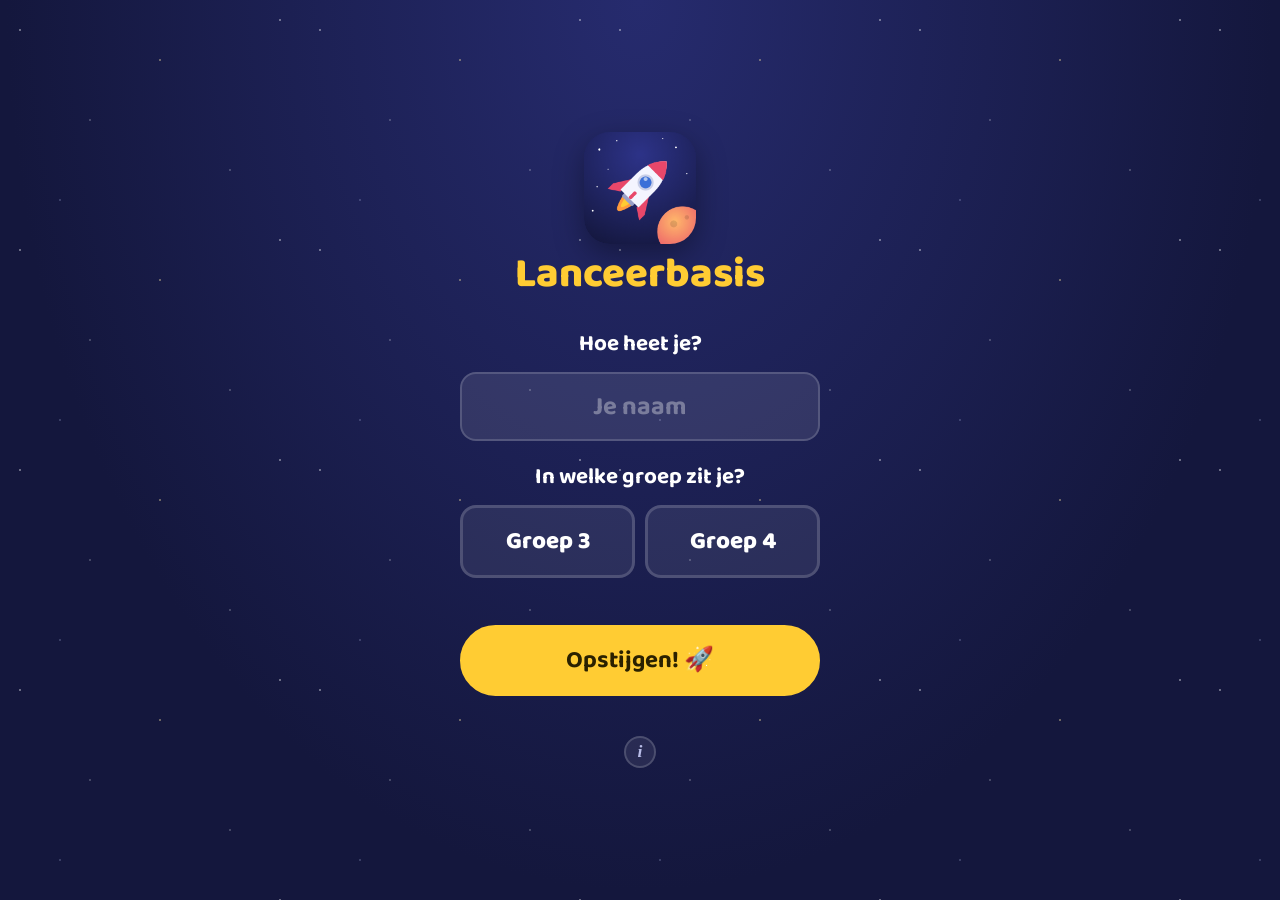
==== index.html @ debff03d "Lanceerbasis met Rekenraket en gedeelde basis Landingspagina met naam- en groepkeuze en kaarten naar" ====
<!doctype html>
<html lang="nl">
<head>
  <meta charset="utf-8">
  <meta name="viewport" content="width=device-width, initial-scale=1, viewport-fit=cover">
  <meta name="theme-color" content="#14173d">
  <meta name="description" content="Lanceerbasis: oefen rekenen, taal en lezen voor groep 3 en 4.">
  <title>Lanceerbasis</title>
  <link rel="icon" type="image/svg+xml" href="icons/icon.svg">
  <link rel="icon" type="image/png" sizes="32x32" href="icons/icon-32.png">
  <link rel="apple-touch-icon" href="icons/apple-touch-icon.png">
  <link rel="manifest" href="manifest.webmanifest">
  <meta name="mobile-web-app-capable" content="yes">
  <meta name="apple-mobile-web-app-capable" content="yes">
  <meta name="apple-mobile-web-app-title" content="Lanceerbasis">
  <meta name="apple-mobile-web-app-status-bar-style" content="black-translucent">
  <link rel="preconnect" href="https://fonts.googleapis.com">
  <link rel="preconnect" href="https://fonts.gstatic.com" crossorigin>
  <link href="https://fonts.googleapis.com/css2?family=Baloo+2:wght@500;700;800&display=swap" rel="stylesheet">
  <link rel="stylesheet" href="shared/css/base.css">
  <link rel="stylesheet" href="css/lanceerbasis.css">
</head>
<body>
  <div class="sky" aria-hidden="true"></div>
  <div id="app"></div>
  <script type="module" src="js/lanceerbasis.js"></script>
</body>
</html>
---- shared/css/base.css ----
/* Lanceerbasis: gedeelde basisstijl voor de landingspagina en alle apps. */

:root {
  --bg: #14173d;
  --bg-2: #262b6e;
  --card: rgba(255, 255, 255, 0.08);
  --card-border: rgba(255, 255, 255, 0.16);
  --text: #ffffff;
  --muted: #b9bde8;
  --accent: #ffcc33;
  --good: #3ddc84;
  --try: #ff8a65;
  --radius: 20px;
  --font: 'Baloo 2', system-ui, -apple-system, 'Segoe UI', Roboto, sans-serif;
}

* { box-sizing: border-box; }

html { -webkit-text-size-adjust: 100%; }

body {
  margin: 0;
  min-height: 100dvh;
  background: radial-gradient(ellipse at 50% 0%, var(--bg-2), var(--bg) 70%) fixed, var(--bg);
  color: var(--text);
  font-family: var(--font);
  -webkit-tap-highlight-color: transparent;
}

a { color: inherit; text-decoration: none; }

button, a { touch-action: manipulation; }

h1 { margin: 0; line-height: 1.1; }

/* Sterrenhemel */
.sky {
  position: fixed;
  inset: 0;
  pointer-events: none;
  background-image:
    radial-gradient(1.5px 1.5px at 20px 30px, #fff, transparent),
    radial-gradient(1px 1px at 90px 120px, #fff, transparent),
    radial-gradient(1.5px 1.5px at 160px 60px, #ffe9a8, transparent),
    radial-gradient(1px 1px at 230px 170px, #fff, transparent),
    radial-gradient(1px 1px at 60px 200px, #cfd6ff, transparent),
    radial-gradient(1.5px 1.5px at 280px 20px, #fff, transparent);
  background-size: 300px 220px;
  opacity: 0.7;
}

#app { position: relative; }

.screen {
  max-width: 520px;
  margin: 0 auto;
  min-height: 100dvh;
  padding: max(16px, env(safe-area-inset-top)) max(16px, env(safe-area-inset-right))
    max(16px, env(safe-area-inset-bottom)) max(16px, env(safe-area-inset-left));
  display: flex;
  flex-direction: column;
}

/* Planeten */
.planet {
  position: relative;
  display: inline-block;
  flex: none;
  width: var(--size, 96px);
  height: var(--size, 96px);
  border-radius: 50%;
  background:
    radial-gradient(circle at 70% 75%, rgba(0, 0, 0, 0.12) 0 12%, transparent 13%),
    radial-gradient(circle at 35% 60%, rgba(0, 0, 0, 0.1) 0 8%, transparent 9%),
    radial-gradient(circle at 32% 30%, var(--c1), var(--c2) 75%);
  box-shadow:
    inset -8px -10px 0 rgba(0, 0, 0, 0.15),
    0 0 28px color-mix(in srgb, var(--c1) 45%, transparent);
}

.planet.ringed::after {
  content: '';
  position: absolute;
  left: -22%;
  right: -22%;
  top: 40%;
  height: 22%;
  border: 4px solid color-mix(in srgb, var(--c1) 80%, white);
  border-radius: 50%;
  transform: rotate(-16deg);
  opacity: 0.85;
}

/* Kaart */
.map-header {
  display: flex;
  align-items: center;
  justify-content: space-between;
  gap: 12px;
}

.logo {
  font-size: clamp(2rem, 9vw, 2.6rem);
  font-weight: 800;
  color: var(--accent);
}

.star-count {
  font-size: 1.3rem;
  font-weight: 700;
  color: var(--accent);
  background: var(--card);
  border: 1px solid var(--card-border);
  border-radius: 999px;
  padding: 4px 14px;
  white-space: nowrap;
}

.map-intro {
  margin: 4px 0 16px;
  font-size: 1.2rem;
  color: var(--muted);
}

.star { color: rgba(255, 255, 255, 0.25); }
.star.filled { color: var(--accent); }

@keyframes float {
  from { transform: translateY(4px); }
  to { transform: translateY(-6px); }
}

/* Kopbalk */
.bar {
  display: flex;
  align-items: center;
  gap: 12px;
  min-height: 52px;
}

.bar h1 { font-size: 2rem; font-weight: 800; }

.icon-btn {
  display: grid;
  place-items: center;
  width: 48px;
  height: 48px;
  flex: none;
  border-radius: 50%;
  background: var(--card);
  border: 1px solid var(--card-border);
  font-size: 1.5rem;
  font-weight: 700;
}

/* Animaties */
@keyframes pop {
  50% { transform: scale(1.15); }
}

@keyframes shake {
  20%, 60% { transform: translateX(-8px); }
  40%, 80% { transform: translateX(8px); }
}

/* Knoppen */
.btn {
  display: block;
  padding: 14px 20px;
  border-radius: 999px;
  border: 2px solid var(--card-border);
  background: var(--card);
  color: var(--text);
  font-family: var(--font);
  font-size: 1.3rem;
  font-weight: 700;
  text-align: center;
  cursor: pointer;
}

.btn.primary { background: var(--accent); color: #2a2100; border-color: var(--accent); }

@media (prefers-reduced-motion: reduce) {
  *, *::before, *::after { animation: none !important; transition: none !important; }
}

/* Startscherm: naam en groep */
.start {
  align-items: center;
  justify-content: center;
  text-align: center;
  gap: 8px;
}

.start-icon {
  border-radius: 26px;
  box-shadow: 0 10px 30px rgba(0, 0, 0, 0.35);
  animation: float 3s ease-in-out infinite alternate;
}

.profile-form {
  width: 100%;
  max-width: 360px;
  display: flex;
  flex-direction: column;
  align-items: stretch;
  gap: 10px;
  margin-top: 12px;
}

.form-label {
  margin: 8px 0 0;
  font-size: 1.4rem;
  font-weight: 700;
}

.name-input {
  width: 100%;
  padding: 12px 18px;
  border-radius: 16px;
  border: 2px solid var(--card-border);
  background: rgba(255, 255, 255, 0.1);
  color: var(--text);
  font-family: var(--font);
  font-size: 1.6rem; /* minstens 16px, anders zoomt iOS in */
  font-weight: 700;
  text-align: center;
}

.name-input::placeholder { color: rgba(255, 255, 255, 0.35); }
.name-input:focus { outline: none; border-color: var(--accent); }

.group-choice {
  display: grid;
  grid-template-columns: 1fr 1fr;
  gap: 10px;
}

.group-btn {
  padding: 14px 8px;
  border-radius: 16px;
  border: 3px solid var(--card-border);
  background: var(--card);
  color: var(--text);
  font-family: var(--font);
  font-size: 1.5rem;
  font-weight: 800;
  cursor: pointer;
}

.group-btn[aria-pressed='true'] {
  border-color: var(--accent);
  background: rgba(255, 204, 51, 0.2);
  color: var(--accent);
}

.form-error {
  margin: 0;
  min-height: 1.5em;
  color: var(--try);
  font-size: 1.1rem;
  font-weight: 700;
}

.launch-btn { font-size: 1.5rem; }

/* Speler en groep op de kaart */
.player-chip {
  align-self: flex-start;
  display: inline-flex;
  align-items: center;
  gap: 10px;
  margin-top: 10px;
  padding: 6px 8px 6px 16px;
  border-radius: 999px;
  background: var(--card);
  border: 1px solid var(--card-border);
  font-size: 1.25rem;
  font-weight: 700;
}

.groep-badge {
  padding: 2px 12px;
  border-radius: 999px;
  background: var(--accent);
  color: #2a2100;
  font-size: 1rem;
  font-weight: 800;
  white-space: nowrap;
}

.chip-edit { color: var(--muted); padding-right: 6px; }
.bar .groep-badge { margin-left: auto; }
.map-intro { margin-top: 10px; }

/* Info-knopje en infoscherm voor ouders */
.app-footer {
  margin-top: auto;
  padding-top: 20px;
  display: flex;
  justify-content: center;
}
.start .app-footer { margin-top: 12px; }

.info-btn {
  width: 32px;
  height: 32px;
  border-radius: 50%;
  border: 2px solid var(--card-border);
  background: var(--card);
  color: var(--muted);
  font-family: Georgia, serif;
  font-size: 1.1rem;
  font-style: italic;
  font-weight: 700;
  line-height: 1;
  cursor: pointer;
}
.info-btn:hover, .info-btn:focus-visible { color: var(--text); border-color: var(--accent); }

.info-dialog {
  width: min(480px, calc(100% - 32px));
  max-height: 85dvh;
  overflow-y: auto;
  padding: 22px 22px 18px;
  border: 1px solid var(--card-border);
  border-radius: 24px;
  background: #1f2354;
  color: var(--text);
  font-family: var(--font);
  font-size: 1.05rem;
  line-height: 1.4;
}
.info-dialog::backdrop { background: rgba(8, 10, 30, 0.7); }
.info-dialog h2 { margin: 0 0 6px; font-size: 1.6rem; color: var(--accent); }
.info-dialog h3 { margin: 18px 0 4px; font-size: 1.2rem; }
.info-dialog p { margin: 6px 0; }
.info-dialog ul { margin: 6px 0; padding-left: 1.2em; }
.info-dialog li { margin: 4px 0; }
.info-dialog .info-small { color: var(--muted); font-size: 0.9rem; }
.info-dialog .btn { margin-top: 10px; font-size: 1.1rem; padding: 10px 18px; }
.info-dialog .info-clear { background: transparent; color: var(--try); border-color: var(--try); }
.info-dialog .info-close { width: 100%; margin-top: 16px; }
---- css/lanceerbasis.css ----
/* Landingspagina: de kaarten naar de apps. De basis staat in shared/css/base.css. */

.app-list {
  list-style: none;
  margin: 0;
  padding: 0;
  display: grid;
  gap: 14px;
}

.app-card {
  position: relative;
  display: flex;
  align-items: center;
  gap: 16px;
  padding: 14px 16px;
  border-radius: var(--radius);
  background: var(--card);
  border: 2px solid var(--card-border);
}

a.app-card:active { transform: scale(0.98); border-color: var(--accent); }
a.app-card .app-planet { animation: float 3s ease-in-out infinite alternate; }
.app-list li:nth-child(even) a.app-card .app-planet { animation-delay: -1.5s; }

/* Het icoontje landt op de planeet */
.app-planet {
  position: relative;
  display: grid;
  place-items: center;
  flex: none;
}
.app-planet .planet.ringed { margin: 0 14px; }
.app-icon {
  position: absolute;
  font-size: 2.4rem;
  pointer-events: none;
}

.app-label { display: flex; flex-direction: column; min-width: 0; }
.app-name { font-size: 1.6rem; font-weight: 800; line-height: 1.1; }
.app-sub { font-size: 1.1rem; color: var(--muted); }

.app-card.soon { border-style: dashed; }
.app-card.soon .planet { filter: grayscale(0.7) brightness(0.65); box-shadow: inset -8px -10px 0 rgba(0, 0, 0, 0.2); }
.app-card.soon .app-icon { opacity: 0.6; }
.app-card.soon .app-name { color: var(--muted); }
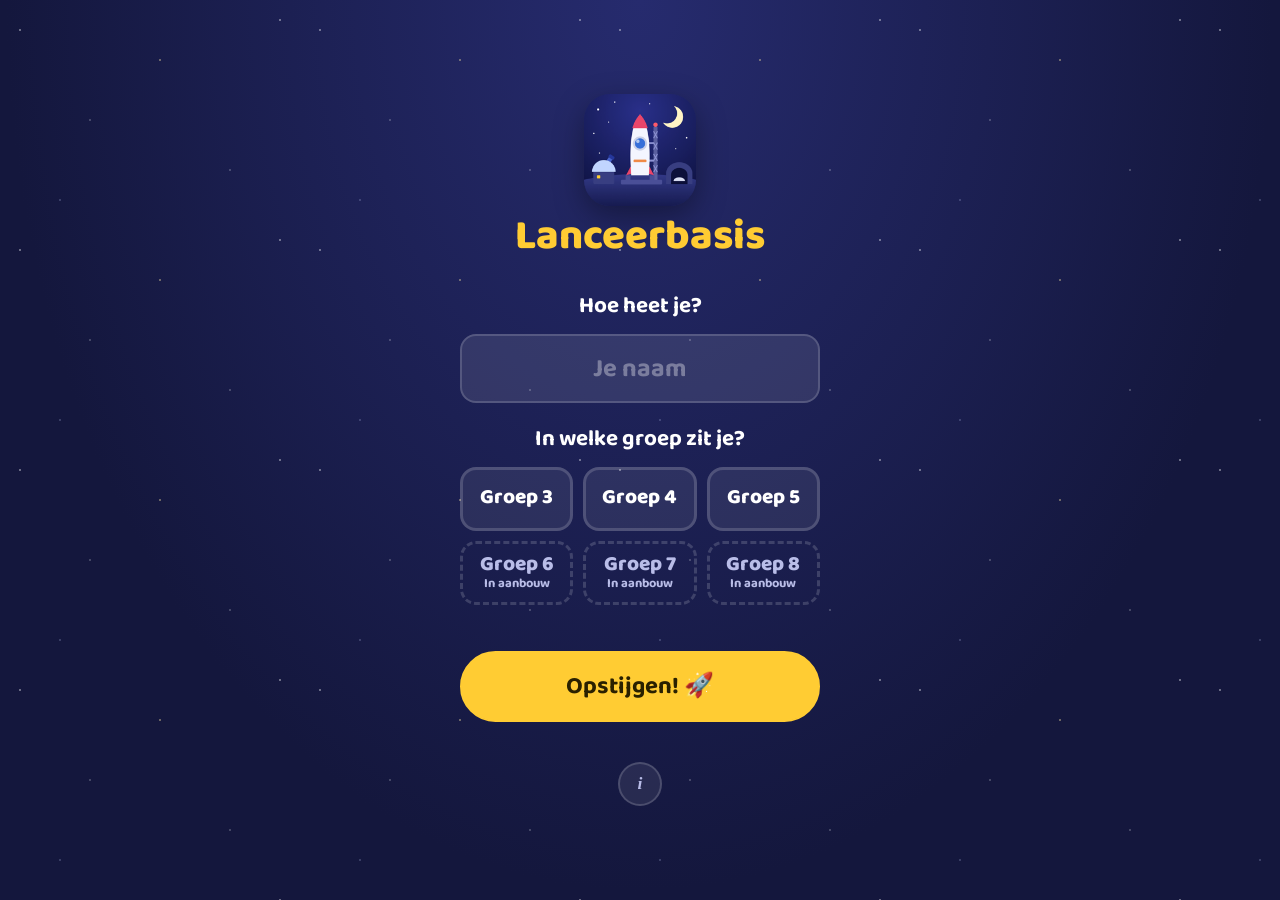
==== commit e42cb811: "Verbeteringen uit de code review Lesstof: voorleesknop bij spelwoorden, dubbelzinnige woorden en fou" ====
--- a/index.html
+++ b/index.html
@@ -4,7 +4,7 @@
   <meta charset="utf-8">
   <meta name="viewport" content="width=device-width, initial-scale=1, viewport-fit=cover">
   <meta name="theme-color" content="#14173d">
-  <meta name="description" content="Lanceerbasis: oefen rekenen, taal en lezen voor groep 3 en 4.">
+  <meta name="description" content="Lanceerbasis: oefen rekenen, taal, lezen en topografie voor groep 3 tot en met 5.">
   <title>Lanceerbasis</title>
   <link rel="icon" type="image/svg+xml" href="icons/icon.svg">
   <link rel="icon" type="image/png" sizes="32x32" href="icons/icon-32.png">
--- a/shared/css/base.css
+++ b/shared/css/base.css
@@ -138,7 +138,7 @@
   min-height: 52px;
 }
 
-.bar h1 { font-size: 2rem; font-weight: 800; }
+.bar h1 { min-width: 0; font-size: clamp(1.4rem, 6.5vw, 2rem); font-weight: 800; overflow-wrap: anywhere; hyphens: auto; }
 
 .icon-btn {
   display: grid;
@@ -232,21 +232,30 @@
 
 .group-choice {
   display: grid;
-  grid-template-columns: 1fr 1fr;
+  grid-template-columns: repeat(3, 1fr);
   gap: 10px;
 }
 
 .group-btn {
-  padding: 14px 8px;
+  display: flex;
+  flex-direction: column;
+  align-items: center;
+  justify-content: center;
+  min-height: 64px;
+  padding: 8px 4px;
   border-radius: 16px;
   border: 3px solid var(--card-border);
   background: var(--card);
   color: var(--text);
   font-family: var(--font);
-  font-size: 1.5rem;
+  font-size: 1.3rem;
   font-weight: 800;
+  line-height: 1.1;
   cursor: pointer;
 }
+
+.group-btn.building { border-style: dashed; color: var(--muted); background: transparent; }
+.group-soon { font-size: 0.8rem; font-weight: 700; }
 
 .group-btn[aria-pressed='true'] {
   border-color: var(--accent);
@@ -303,8 +312,8 @@
 .start .app-footer { margin-top: 12px; }
 
 .info-btn {
-  width: 32px;
-  height: 32px;
+  width: 44px;
+  height: 44px;
   border-radius: 50%;
   border: 2px solid var(--card-border);
   background: var(--card);
@@ -333,7 +342,8 @@
 }
 .info-dialog::backdrop { background: rgba(8, 10, 30, 0.7); }
 .info-dialog h2 { margin: 0 0 6px; font-size: 1.6rem; color: var(--accent); }
-.info-dialog h3 { margin: 18px 0 4px; font-size: 1.2rem; }
+.info-dialog h2:focus { outline: none; }
+.info-dialog h3 { margin: 12px 0 2px; font-size: 1.2rem; }
 .info-dialog p { margin: 6px 0; }
 .info-dialog ul { margin: 6px 0; padding-left: 1.2em; }
 .info-dialog li { margin: 4px 0; }
@@ -341,3 +351,23 @@
 .info-dialog .btn { margin-top: 10px; font-size: 1.1rem; padding: 10px 18px; }
 .info-dialog .info-clear { background: transparent; color: var(--try); border-color: var(--try); }
 .info-dialog .info-close { width: 100%; margin-top: 16px; }
+.info-dialog .info-actions { display: flex; flex-wrap: wrap; gap: 8px; }
+.info-dialog .info-actions .btn { margin-top: 0; }
+
+/* Alleen voor schermlezers */
+.sr-only {
+  position: absolute;
+  width: 1px;
+  height: 1px;
+  margin: -1px;
+  overflow: hidden;
+  clip-path: inset(50%);
+  white-space: nowrap;
+}
+
+/* Lange namen en titels mogen afbreken, zodat ze op een kleine telefoon passen */
+h1, .logo, .player-chip { overflow-wrap: anywhere; }
+.logo { min-width: 0; hyphens: auto; }
+
+/* Zonder eigen Nederlandse stem op het apparaat: geen voorleesknoppen */
+.no-speech [data-speak] { display: none; }
--- a/css/lanceerbasis.css
+++ b/css/lanceerbasis.css
@@ -1,47 +1,224 @@
-/* Landingspagina: de kaarten naar de apps. De basis staat in shared/css/base.css. */
-
-.app-list {
+/* Landingspagina: de basis met de voertuigen. De basis staat in shared/css/base.css. */
+
+/* Bovenkant: groep en logboek */
+.base-header {
+  display: flex;
+  align-items: center;
+  justify-content: space-between;
+  gap: 12px;
+}
+
+.base-header .player-chip { margin-top: 0; padding-left: 8px; }
+
+.log-btn {
+  display: inline-flex;
+  align-items: center;
+  gap: 6px;
+  padding: 6px 14px;
+  border-radius: 999px;
+  background: var(--card);
+  border: 1px solid var(--card-border);
+  font-size: 1.25rem;
+  font-weight: 700;
+}
+
+.base-title {
+  margin-top: 28px;
+  font-size: clamp(1.9rem, 8vw, 2.4rem);
+  font-weight: 800;
+  text-align: center;
+}
+
+.base-name { color: var(--accent); }
+
+.base-intro {
+  margin: 8px 0 0;
+  font-size: 1.2rem;
+  color: var(--muted);
+  text-align: center;
+}
+
+/* Aan de hemel: een planeet en de maan */
+.base-sky {
+  position: relative;
+  flex: 1;
+  min-height: 90px;
+}
+.base-sky .planet { position: absolute; left: 12%; top: 30%; }
+.base-sky .planet.ringed::after { border-width: 3px; }
+.moon {
+  position: absolute;
+  right: 14%;
+  top: 8%;
+  width: 46px;
+  height: 46px;
+  border-radius: 50%;
+  box-shadow: inset -12px -4px 0 0 #fff3c4;
+  transform: rotate(-20deg);
+}
+
+/* De grond van de basis, van rand tot rand */
+.base-ground {
+  margin: 0 calc(-1 * max(16px, env(safe-area-inset-right))) calc(-1 * max(16px, env(safe-area-inset-bottom)))
+    calc(-1 * max(16px, env(safe-area-inset-left)));
+  padding: 0 0 max(16px, env(safe-area-inset-bottom));
+  /* De horizon ligt net boven de voet van de stations */
+  --horizon: calc(min(40vw, 190px) * 1.28);
+  background:
+    radial-gradient(140% 48px at 50% 48px, #2c3170 99%, transparent) 0 calc(var(--horizon) - 48px) / 100% 96px no-repeat,
+    linear-gradient(#2c3170, #1d2152) 0 var(--horizon) / 100% 100% no-repeat;
+}
+
+/* De stations staan naast elkaar. Komen er meer bij dan er passen, dan
+   schuif je de basis opzij. */
+.stations {
   list-style: none;
   margin: 0;
-  padding: 0;
-  display: grid;
+  padding: 0 12px 8px;
+  display: flex;
+  justify-content: safe center;
+  gap: 8px;
+  scroll-padding: 0 30vw;
+  overflow-x: auto;
+  scroll-snap-type: x mandatory;
+  scrollbar-width: none;
+}
+
+.stations::-webkit-scrollbar { display: none; }
+
+.stations li { flex: 0 0 min(40vw, 190px); scroll-snap-align: center; }
+
+.station {
+  display: flex;
+  flex-direction: column;
+  align-items: center;
+  gap: 6px;
+  text-align: center;
+}
+
+.station-art { width: 100%; height: auto; display: block; overflow: visible; }
+
+.station-sign {
+  display: flex;
+  flex-direction: column;
+  padding: 4px 6px;
+  border-radius: 12px;
+  background: rgba(10, 12, 40, 0.45);
+  border: 1px solid var(--card-border);
+  width: 100%;
+}
+
+.station-name { font-size: clamp(1rem, 4.6vw, 1.25rem); font-weight: 800; line-height: 1.15; overflow-wrap: anywhere; hyphens: auto; }
+.station-sub { font-size: 1rem; color: var(--muted); line-height: 1.2; }
+
+a.station:active .station-art { transform: scale(0.96); }
+
+.station.building .station-art { filter: saturate(0.4) brightness(0.75); }
+.station.building .station-name { color: var(--muted); }
+
+/* Kleine details die leven */
+.beacon { animation: blink 1.6s steps(2, jump-none) infinite; }
+.window { animation: glow 3s ease-in-out infinite alternate; }
+
+@keyframes blink { 50% { opacity: 0.2; } }
+@keyframes glow { to { opacity: 0.6; } }
+
+/* Lancering: even trillen en dan omhoog */
+.station .flame { opacity: 0; transform-origin: 56px 146px; }
+.station.launching .flame { opacity: 1; animation: flicker 0.12s linear infinite alternate; }
+.station.launching .rocket { animation: liftoff 1.1s ease-in forwards; }
+.station.launching .station-sign { opacity: 0.4; transition: opacity 0.3s; }
+
+@keyframes flicker { to { transform: scaleY(1.3); } }
+
+/* De telescoop zwaait naar de hemel en de ramen gaan aan */
+.station .scope { transform-origin: 64px 88px; }
+.station.launching .scope { animation: aim 1.1s ease-in-out forwards; }
+.station.launching .window { animation: none; fill: #fff6c8; }
+
+@keyframes aim {
+  40% { transform: rotate(-40deg); }
+  100% { transform: rotate(-22deg); }
+}
+
+/* De maanlander komt uit de hangar en vliegt weg */
+.station.launching .lander-craft { animation: liftoff 1.1s ease-in forwards; }
+
+@keyframes liftoff {
+  0% { transform: translate(0, 0); }
+  10% { transform: translate(-1.5px, 0); }
+  20% { transform: translate(1.5px, 0); }
+  30% { transform: translate(-1.5px, -2px); }
+  100% { transform: translate(0, -900px); }
+}
+
+/* De schotel draait naar de hemel en de golven gaan zenden */
+.station .dish { transform-origin: 56px 79px; }
+.station .signal-waves { opacity: 0; }
+.station.launching .dish { animation: aim 1.1s ease-in-out forwards; }
+.station.launching .signal-waves { animation: send 0.4s ease-in-out infinite alternate; }
+
+@keyframes send { to { opacity: 1; } }
+
+/* De rover rijdt weg */
+.station.launching .rover-craft { animation: drive 1.1s ease-in forwards; }
+
+@keyframes drive {
+  20% { transform: translateX(-4px); }
+  100% { transform: translateX(600px); }
+}
+
+/* Voor ouders: wat zit er in deze groep? */
+.groep-info-btn {
+  display: block;
+  margin: 14px auto 0;
+  padding: 8px 18px;
+  border: 1px solid var(--card-border);
+  border-radius: 999px;
+  background: var(--card);
+  color: var(--muted);
+  font-family: var(--font);
+  font-size: 1.05rem;
+  font-weight: 700;
+  cursor: pointer;
+}
+.groep-info-btn:hover, .groep-info-btn:focus-visible { color: var(--text); border-color: var(--accent); }
+.info-dialog .groep-list { list-style: none; padding: 0; line-height: 1.3; }
+.info-dialog .groep-list li { margin: 6px 0; }
+.groep-list b { display: block; color: var(--accent); }
+
+/* De satelliet draait een rondje in zijn baan */
+.station .sat-craft { transform-origin: 60px 150px; }
+.station.launching .sat-craft { animation: orbit 1.1s ease-in-out forwards; }
+
+@keyframes orbit { to { transform: rotate(-70deg); } }
+
+/* Missielogboek */
+.log-total {
+  margin: 20px 0 16px;
+  font-size: 1.5rem;
+  font-weight: 800;
+  text-align: center;
+}
+
+.log-list { list-style: none; margin: 0; padding: 0; display: grid; gap: 12px; }
+
+.log-item {
+  display: flex;
+  align-items: center;
   gap: 14px;
-}
-
-.app-card {
-  position: relative;
-  display: flex;
-  align-items: center;
-  gap: 16px;
-  padding: 14px 16px;
+  padding: 10px 16px;
   border-radius: var(--radius);
   background: var(--card);
   border: 2px solid var(--card-border);
 }
 
-a.app-card:active { transform: scale(0.98); border-color: var(--accent); }
-a.app-card .app-planet { animation: float 3s ease-in-out infinite alternate; }
-.app-list li:nth-child(even) a.app-card .app-planet { animation-delay: -1.5s; }
-
-/* Het icoontje landt op de planeet */
-.app-planet {
-  position: relative;
-  display: grid;
-  place-items: center;
-  flex: none;
-}
-.app-planet .planet.ringed { margin: 0 14px; }
-.app-icon {
-  position: absolute;
-  font-size: 2.4rem;
-  pointer-events: none;
-}
-
-.app-label { display: flex; flex-direction: column; min-width: 0; }
-.app-name { font-size: 1.6rem; font-weight: 800; line-height: 1.1; }
-.app-sub { font-size: 1.1rem; color: var(--muted); }
-
-.app-card.soon { border-style: dashed; }
-.app-card.soon .planet { filter: grayscale(0.7) brightness(0.65); box-shadow: inset -8px -10px 0 rgba(0, 0, 0, 0.2); }
-.app-card.soon .app-icon { opacity: 0.6; }
-.app-card.soon .app-name { color: var(--muted); }
+.log-art { width: 56px; flex: none; }
+.log-label { flex: 1; display: flex; flex-direction: column; min-width: 0; }
+.log-name { font-size: 1.4rem; font-weight: 800; line-height: 1.1; }
+.log-sub { font-size: 1rem; color: var(--muted); }
+.log-stars { font-size: 1.4rem; font-weight: 800; white-space: nowrap; }
+
+.log-item.building { border-style: dashed; }
+.log-item.building .station-art { filter: saturate(0.4) brightness(0.75); }
+.log-item.building .log-name { color: var(--muted); }
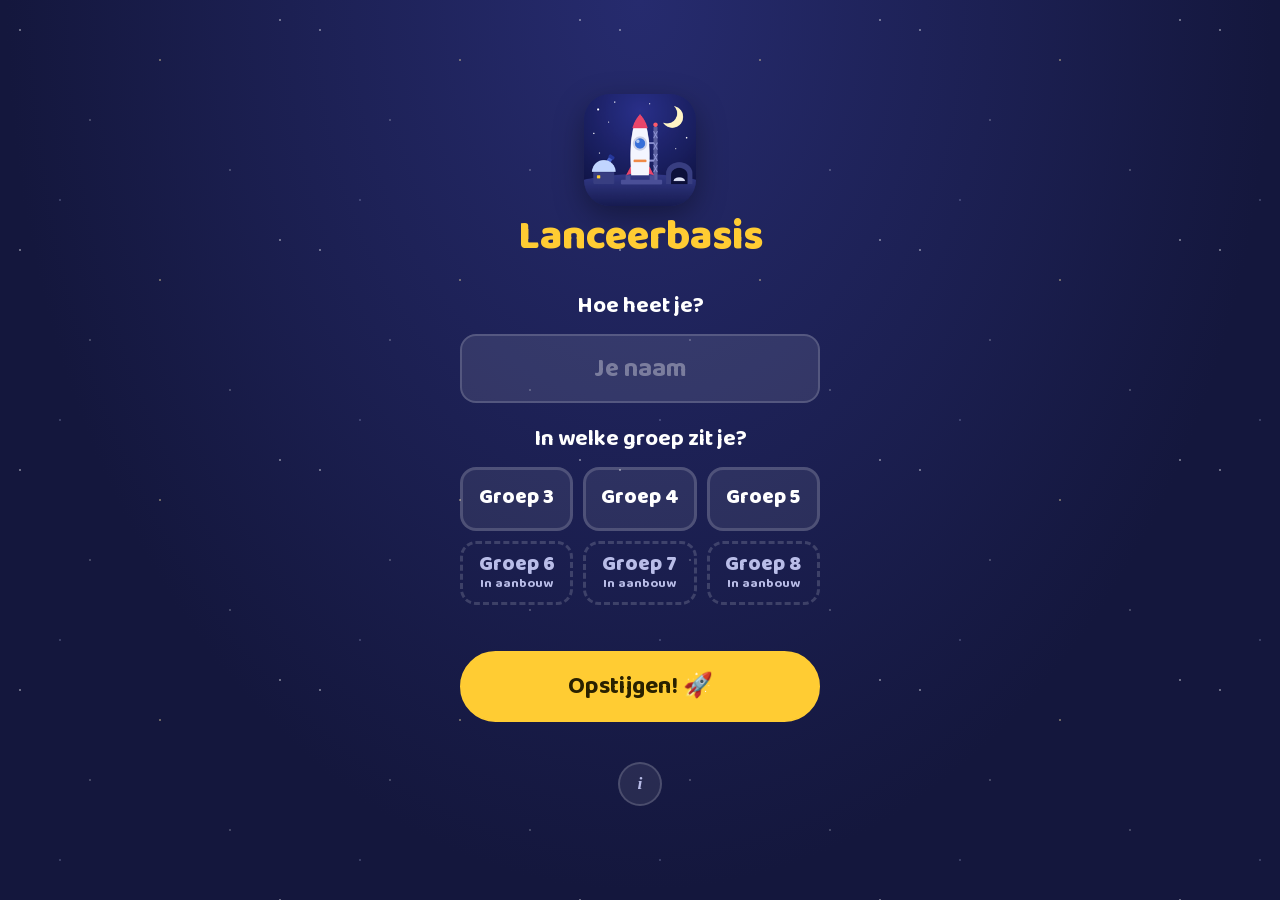
==== commit 53f5c0ec: "Eigen lettertype, echte kaart, gedeelde voertuigbasis en meer - Baloo 2 staat op de site zelf; geen " ====
--- a/index.html
+++ b/index.html
@@ -2,6 +2,9 @@
 <html lang="nl">
 <head>
   <meta charset="utf-8">
+  <!-- Alleen bestanden van onze eigen site; geen scripts of verzoeken van buiten. -->
+  <meta http-equiv="Content-Security-Policy" content="default-src 'self'; script-src 'self'; style-src 'self'; style-src-attr 'unsafe-inline'; font-src 'self'; img-src 'self' data:; connect-src 'self'; object-src 'none'; base-uri 'none'; form-action 'none'; manifest-src 'self'">
+  <meta name="referrer" content="no-referrer">
   <meta name="viewport" content="width=device-width, initial-scale=1, viewport-fit=cover">
   <meta name="theme-color" content="#14173d">
   <meta name="description" content="Lanceerbasis: oefen rekenen, taal, lezen en topografie voor groep 3 tot en met 5.">
@@ -14,9 +17,6 @@
   <meta name="apple-mobile-web-app-capable" content="yes">
   <meta name="apple-mobile-web-app-title" content="Lanceerbasis">
   <meta name="apple-mobile-web-app-status-bar-style" content="black-translucent">
-  <link rel="preconnect" href="https://fonts.googleapis.com">
-  <link rel="preconnect" href="https://fonts.gstatic.com" crossorigin>
-  <link href="https://fonts.googleapis.com/css2?family=Baloo+2:wght@500;700;800&display=swap" rel="stylesheet">
   <link rel="stylesheet" href="shared/css/base.css">
   <link rel="stylesheet" href="css/lanceerbasis.css">
 </head>
--- a/shared/css/base.css
+++ b/shared/css/base.css
@@ -1,4 +1,23 @@
 /* Lanceerbasis: gedeelde basisstijl voor de landingspagina en alle apps. */
+
+/* Het lettertype Baloo 2 staat op onze eigen site (shared/fonts, SIL Open Font
+   License), zodat er geen verzoek naar Google gaat. */
+@font-face {
+  font-family: 'Baloo 2';
+  font-style: normal;
+  font-weight: 400 800;
+  font-display: swap;
+  src: url('../fonts/baloo2-latin-ext.woff2') format('woff2');
+  unicode-range: U+0100-02BA, U+02BD-02C5, U+02C7-02CC, U+02CE-02D7, U+02DD-02FF, U+0304, U+0308, U+0329, U+1D00-1DBF, U+1E00-1E9F, U+1EF2-1EFF, U+2020, U+20A0-20AB, U+20AD-20C4, U+2113, U+2C60-2C7F, U+A720-A7FF;
+}
+@font-face {
+  font-family: 'Baloo 2';
+  font-style: normal;
+  font-weight: 400 800;
+  font-display: swap;
+  src: url('../fonts/baloo2-latin.woff2') format('woff2');
+  unicode-range: U+0000-00FF, U+0131, U+0152-0153, U+02BB-02BC, U+02C6, U+02DA, U+02DC, U+0304, U+0308, U+0329, U+2000-206F, U+20AC, U+2122, U+2191, U+2193, U+2212, U+2215, U+FEFF, U+FFFD;
+}
 
 :root {
   --bg: #14173d;
@@ -371,3 +390,6 @@
 
 /* Zonder eigen Nederlandse stem op het apparaat: geen voorleesknoppen */
 .no-speech [data-speak] { display: none; }
+
+/* Koppen krijgen de focus bij een nieuw scherm; geen rand eromheen */
+h1:focus { outline: none; }
--- a/css/lanceerbasis.css
+++ b/css/lanceerbasis.css
@@ -85,6 +85,30 @@
 }
 
 .stations::-webkit-scrollbar { display: none; }
+
+/* Pijltjes naar meer voertuigen */
+.stations-wrap { position: relative; }
+.scroll-btn {
+  position: absolute;
+  top: calc(min(40vw, 190px) * 0.62);
+  z-index: 1;
+  width: 44px;
+  height: 44px;
+  border: 2px solid var(--card-border);
+  border-radius: 50%;
+  background: rgba(20, 23, 61, 0.85);
+  color: var(--accent);
+  font-family: var(--font);
+  font-size: 2rem;
+  font-weight: 800;
+  line-height: 1;
+  cursor: pointer;
+  box-shadow: 0 3px 0 rgba(0, 0, 0, 0.3);
+}
+.scroll-btn[hidden] { display: none; }
+.scroll-btn.left { left: 6px; }
+.scroll-btn.right { right: 6px; }
+.scroll-btn:active { transform: translateY(2px); }
 
 .stations li { flex: 0 0 min(40vw, 190px); scroll-snap-align: center; }
 
